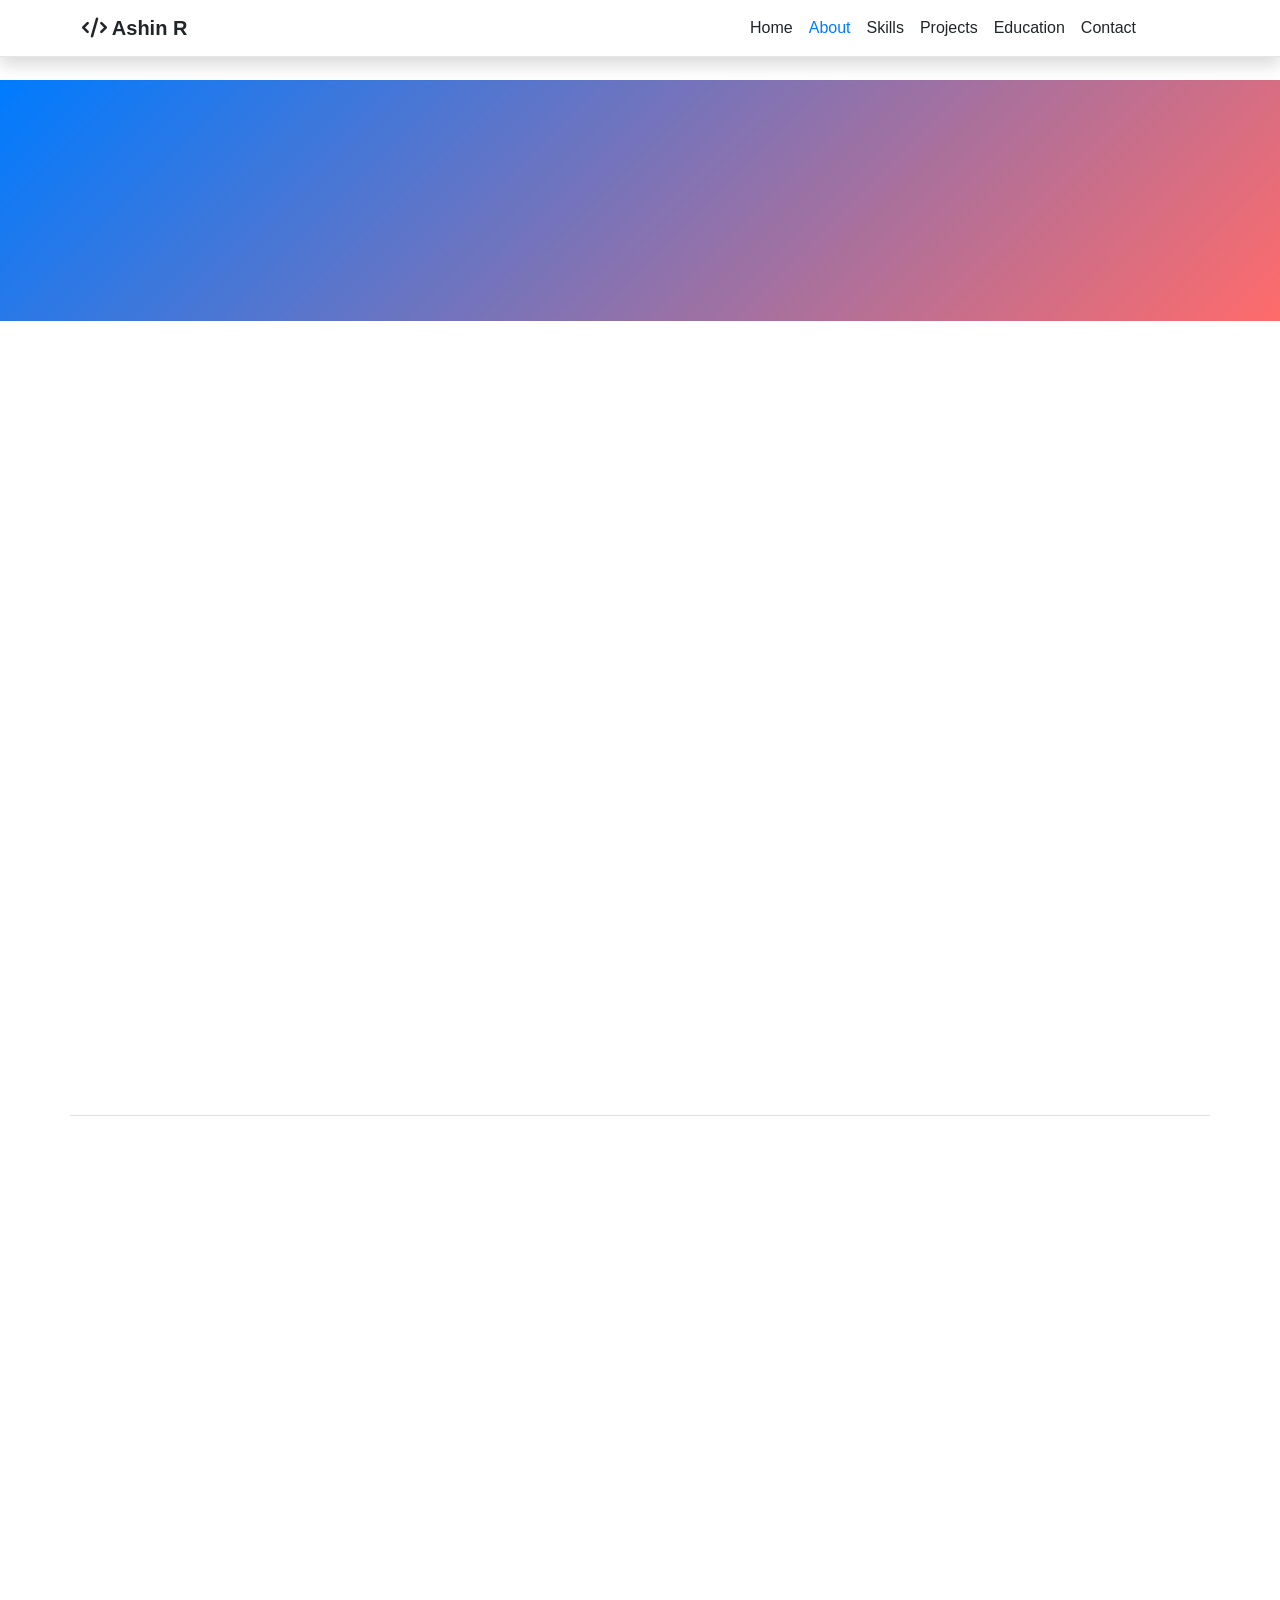
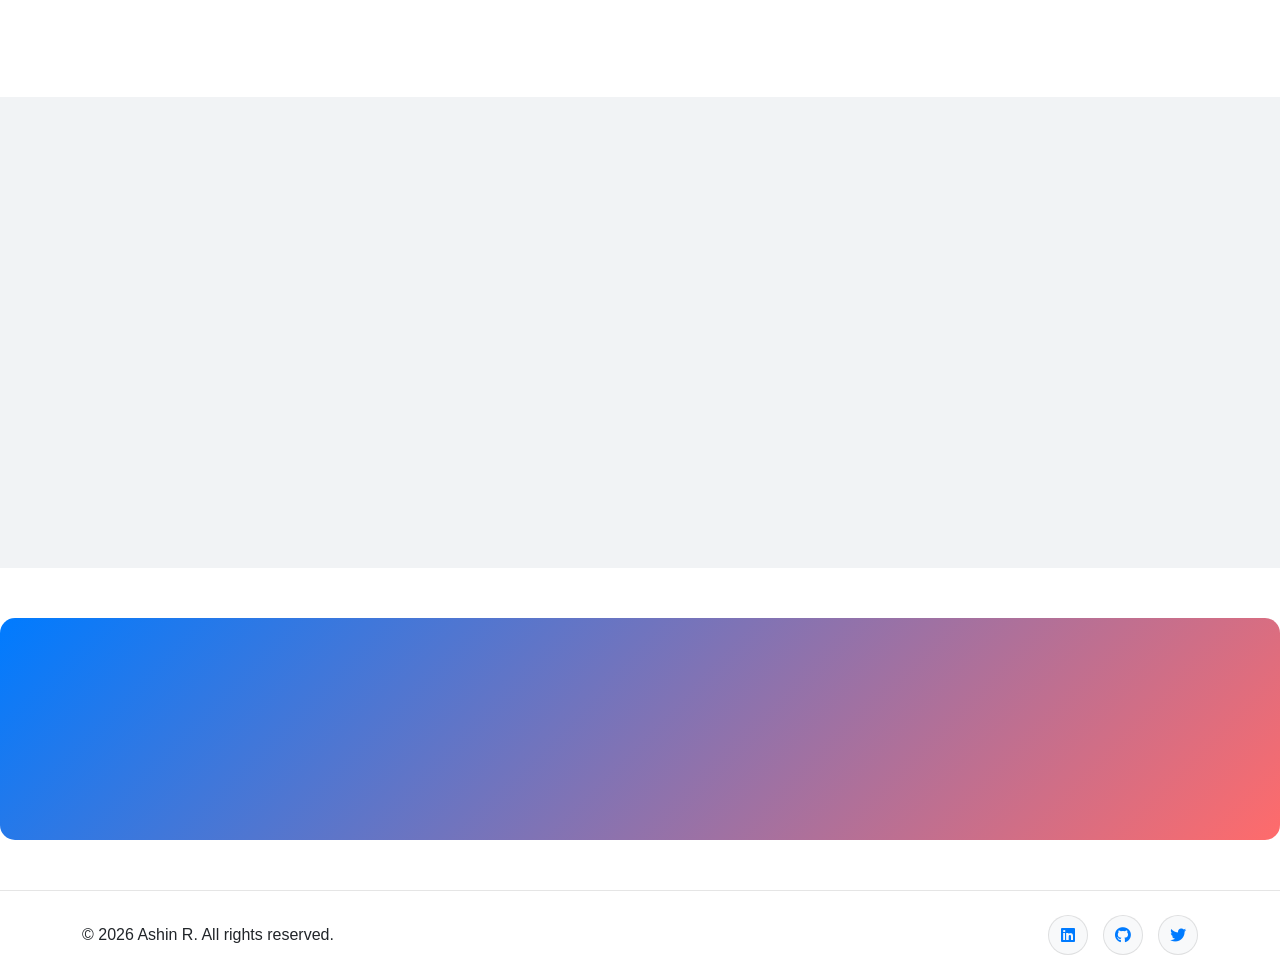
==== about.html @ 50d0018a "Initial portfolio commit" ====
<!DOCTYPE html>
<html lang="en">
<head>
    <meta charset="UTF-8">
    <meta name="viewport" content="width=device-width, initial-scale=1.0">
    <title>About - Ashin R</title>
    <link href="https://cdn.jsdelivr.net/npm/bootstrap@5.3.0/dist/css/bootstrap.min.css" rel="stylesheet">
    <link rel="stylesheet" href="https://cdnjs.cloudflare.com/ajax/libs/font-awesome/6.4.0/css/all.min.css">
    <link rel="stylesheet" href="styles.css">
</head>
<body>
    <!-- Navigation Bar -->
    <nav class="navbar navbar-expand-lg navbar-dark fixed-top shadow">
        <div class="container">
            <a class="navbar-brand fw-bold" href="index.html">
                <i class="fas fa-code"></i> Ashin R
            </a>
            <button class="navbar-toggler" type="button" data-bs-toggle="collapse" data-bs-target="#navbarNav">
                <span class="navbar-toggler-icon"></span>
            </button>
            <div class="collapse navbar-collapse" id="navbarNav">
                <ul class="navbar-nav ms-auto">
                    <li class="nav-item"><a class="nav-link" href="index.html">Home</a></li>
                    <li class="nav-item"><a class="nav-link active-link" href="about.html">About</a></li>
                    <li class="nav-item"><a class="nav-link" href="skills.html">Skills</a></li>
                    <li class="nav-item"><a class="nav-link" href="projects.html">Projects</a></li>
                    <li class="nav-item"><a class="nav-link" href="education.html">Education</a></li>
                    <li class="nav-item"><a class="nav-link" href="contact.html">Contact</a></li>
                    <li class="nav-item">
                        <button id="theme-toggle" class="btn btn-outline-light ms-3">
                            <i class="fas fa-moon"></i>
                        </button>
                    </li>
                </ul>
            </div>
        </div>
    </nav>

    <!-- Page Header -->
    <section class="page-header">
        <div class="container">
            <h1 class="display-4 fw-bold animate-on-scroll">About Me</h1>
            <p class="lead animate-on-scroll animation-delay-1">Get to know who I am and what drives me</p>
        </div>
    </section>

    <!-- Main Content -->
    <section class="py-5">
        <div class="container">
            <div class="row align-items-center mb-5">
                <!-- Photo Section -->
                <div class="col-lg-5 mb-4 mb-lg-0 animate-on-scroll">
                    <div class="photo-container">
                        <div class="photo-frame">
                            <img src="assets/profile.jpeg" alt="Ashin R" class="img-fluid rounded-lg shadow-lg photo-image">
                            <div class="photo-overlay"></div>
                        </div>
                    </div>
                </div>
                <!-- Text Section -->
                <div class="col-lg-7 animate-on-scroll animation-delay-1">
                    <h2 class="mb-4">Who Am I?</h2>
                    <p class="mb-3">
                        I'm an AI & Data Science student at St. Xavier Catholic College of Engineering, KanyaKumari,TamilNadu,India. With a passion for leveraging artificial intelligence to solve real-world problems, I focus on building advanced machine learning models and innovative applications.
                    </p>
                    <p class="mb-3">
                        My journey in tech started with a curiosity about how machines learn and make decisions. This evolved into a dedicated pursuit of becoming an AI expert, combining theoretical knowledge with practical implementation across various domains.
                    </p>
                    <p class="mb-4">
                        I believe in continuous learning and staying updated with the latest developments in AI and Data Science. My goal is to contribute to innovative companies and create impactful solutions that make a real difference.
                    </p>
                    <div class="info-boxes">
                        <div class="info-box">
                            <i class="fas fa-graduation-cap"></i>
                            <div>
                                <h5>Education</h5>
                                <p>St. Xavier Catholic College of Engineering, KanyaKumari</p>
                            </div>
                        </div>
                        <div class="info-box">
                            <i class="fas fa-map-marker-alt"></i>
                            <div>
                                <h5>Location</h5>
                                <p>KanyaKumari, India</p>
                            </div>
                        </div>
                        <div class="info-box">
                            <i class="fas fa-briefcase"></i>
                            <div>
                                <h5>Focus Area</h5>
                                <p>AI & Machine Learning</p>
                            </div>
                        </div>
                    </div>
                </div>
            </div>

            <!-- Timeline Section -->
            <div class="row mt-5 pt-5 border-top">
                <div class="col-12">
                    <h2 class="mb-5 animate-on-scroll">My Journey</h2>
                </div>
                <div class="col-md-6 mb-4 animate-on-scroll">
                    <div class="timeline-item">
                        <div class="timeline-marker"></div>
                        <div class="timeline-content">
                            <h5>2024 - Started Learning Programming</h5>
                            <p>Began my journey with Python and web development, laying the foundation for my tech career in Networkz Systems Marthandam.</p>
                        </div>
                    </div>
                </div>
                <div class="col-md-6 mb-4 animate-on-scroll animation-delay-1">
                    <div class="timeline-item">
                        <div class="timeline-marker"></div>
                        <div class="timeline-content">
                            <h5>2025 - Specialized in AI & ML</h5>
                            <p>Dive deep into machine learning, data science, and advanced algorithms in Azentra Global</p>
                        </div>
                    </div>
                </div>
                <div class="col-md-6 mb-4 animate-on-scroll animation-delay-2">
                    <div class="timeline-item">
                        <div class="timeline-marker"></div>
                        <div class="timeline-content">
                            <h5>2026 - Built Multiple Projects</h5>
                            <p>Created various ML projects and web applications, gaining practical experience.</p>
                        </div>
                    </div>
                </div>
                <div class="col-md-6 mb-4 animate-on-scroll animation-delay-3">
                    <div class="timeline-item">
                        <div class="timeline-marker"></div>
                        <div class="timeline-content">
                            <h5>2027- expexted that I'm Ready for Industry</h5>
                            <p>Prepared to contribute to innovative companies and create impactful solutions.</p>
                        </div>
                    </div>
                </div>
            </div>
        </div>
    </section>

    <!-- Interests Section -->
    <section class="py-5 bg-section">
        <div class="container">
            <h2 class="mb-5 text-center animate-on-scroll">Interests & Passions</h2>
            <div class="row">
                <div class="col-md-4 mb-4 animate-on-scroll">
                    <div class="interest-card">
                        <i class="fas fa-robot"></i>
                        <h5>Machine Learning</h5>
                        <p>Exploring cutting-edge AI technologies and their real-world applications.</p>
                    </div>
                </div>
                <div class="col-md-4 mb-4 animate-on-scroll animation-delay-1">
                    <div class="interest-card">
                        <i class="fas fa-chart-line"></i>
                        <h5>Data Science</h5>
                        <p>Discovering insights through data analysis and statistical modeling.</p>
                    </div>
                </div>
                <div class="col-md-4 mb-4 animate-on-scroll animation-delay-2">
                    <div class="interest-card">
                        <i class="fas fa-globe"></i>
                        <h5>Web Development</h5>
                        <p>Creating beautiful and functional web experiences for users.</p>
                    </div>
                </div>
            </div>
        </div>
    </section>

    <!-- CTA Section -->
    <section class="cta-section py-5">
        <div class="container text-center">
            <h2 class="mb-4 animate-on-scroll">Want to Work Together...?</h2>
            <a href="contact.html" class="btn btn-lg btn-primary hover-lift animate-on-scroll animation-delay-1">
                Get in Touch
            </a>
        </div>
    </section>

    <!-- Footer -->
    <footer class="footer py-4 mt-5">
        <div class="container">
            <div class="row align-items-center">
                <div class="col-md-6">
                    <p class="mb-0">&copy; 2026 Ashin R. All rights reserved.</p>
                </div>
                <div class="col-md-6 text-md-end">
                    <div class="social-links">
                        <a href="https://www.linkedin.com/in/ashin-r-05a4b9325?utm_source=share_via&utm_content=profile&utm_medium=member_android" class="social-icon"><i class="fab fa-linkedin"></i></a>
                        <a href="https://github.com/ashinr" class="social-icon"><i class="fab fa-github"></i></a>
                        <a href="#" class="social-icon"><i class="fab fa-twitter"></i></a>
                    </div>
                </div>
            </div>
        </div>
    </footer>

    <script src="https://cdn.jsdelivr.net/npm/bootstrap@5.3.0/dist/js/bootstrap.bundle.min.js"></script>
    <script src="script.js"></script>
</body>
</html>
---- styles.css ----
/* Custom Styles for Portfolio */

:root {
    --primary-color: #007bff;
    --secondary-color: #6c757d;
    --accent-color: #ff6b6b;
    --dark-bg: #212529;
    --light-bg: #f8f9fa;
    --text-dark: #212529;
    --text-light: #ffffff;
}

/* THEME VARIABLES */
[data-theme="dark"] {
    --bg-color: #121212;
    --text-color: #ffffff;
    --card-bg: #1e1e1e;
    --section-bg: #2a2a2a;
    --navbar-bg: #1a1a1a;
    --navbar-text: #ffffff;
    --button-text: #ffffff;
    --border-color: rgba(255, 255, 255, 0.1);
}

[data-theme="light"] {
    --bg-color: #ffffff;
    --text-color: #212529;
    --card-bg: #f8f9fa;
    --section-bg: #f1f3f5;
    --navbar-bg: #ffffff;
    --navbar-text: #212529;
    --button-text: #212529;
    --border-color: rgba(0, 0, 0, 0.1);
}

/* BODY */
body {
    font-family: 'Segoe UI', Tahoma, Geneva, Verdana, sans-serif;
    background-color: var(--bg-color);
    color: var(--text-color);
    transition: background-color 0.3s ease, color 0.3s ease;
    padding-top: 80px;
}

/* NAVBAR */
.navbar {
    background-color: var(--navbar-bg) !important;
    box-shadow: 0 2px 10px var(--border-color);
    transition: all 0.3s ease;
    border-bottom: 1px solid var(--border-color);
}

.navbar-brand {
    color: var(--navbar-text) !important;
    transition: color 0.3s ease;
    font-weight: 700;
}

.navbar-brand:hover {
    color: var(--primary-color) !important;
}

.nav-link {
    color: var(--navbar-text) !important;
    transition: color 0.3s ease;
}

.nav-link:hover,
.nav-link.active,
.nav-link.active-link {
    color: var(--primary-color) !important;
}

.navbar-toggler {
    border-color: var(--navbar-text) !important;
}

.navbar-toggler-icon {
    background-image: url("data:image/svg+xml,%3csvg xmlns='http://www.w3.org/2000/svg' viewBox='0 0 30 30'%3e%3cpath stroke='rgba%280, 0, 0, 0.55%29' stroke-linecap='round' stroke-miterlimit='10' stroke-width='2' d='M4 7h22M4 15h22M4 23h22'/%3e%3c/svg%3e");
}

[data-theme="light"] .navbar-toggler-icon {
    background-image: url("data:image/svg+xml,%3csvg xmlns='http://www.w3.org/2000/svg' viewBox='0 0 30 30'%3e%3cpath stroke='rgba%2833, 37, 41, 0.75%29' stroke-linecap='round' stroke-miterlimit='10' stroke-width='2' d='M4 7h22M4 15h22M4 23h22'/%3e%3c/svg%3e");
}

/* HERO SECTION */
.hero-section {
    height: 100vh;
    background: linear-gradient(135deg, var(--primary-color), var(--accent-color));
    color: var(--text-light);
    display: flex;
    align-items: center;
    justify-content: center;
    animation: fadeIn 0.8s ease-in;
}

@keyframes fadeIn {
    from {
        opacity: 0;
    }
    to {
        opacity: 1;
    }
}

.hero-section h1 {
    color: var(--text-light);
    font-size: 3.5rem;
    font-weight: 700;
    animation: slideInDown 0.8s ease-out;
    margin-bottom: 20px;
}

@keyframes slideInDown {
    from {
        transform: translateY(-50px);
        opacity: 0;
    }
    to {
        transform: translateY(0);
        opacity: 1;
    }
}

.hero-section p {
    color: var(--text-light);
    animation: slideInUp 0.8s ease-out 0.2s both;
}

@keyframes slideInUp {
    from {
        transform: translateY(50px);
        opacity: 0;
    }
    to {
        transform: translateY(0);
        opacity: 1;
    }
}

.hero-statement {
    font-size: 1.2rem;
    margin: 20px 0;
    opacity: 0.95;
}

/* BUTTONS */
.btn-primary {
    background-color: var(--primary-color);
    border-color: var(--primary-color);
    color: var(--text-light);
    transition: all 0.3s ease;
}

.btn-primary:hover {
    background-color: var(--accent-color);
    border-color: var(--accent-color);
    transform: translateY(-2px);
    box-shadow: 0 5px 15px rgba(255, 107, 107, 0.3);
}

.btn-outline-light {
    color: var(--text-light);
    border-color: var(--text-light);
    transition: all 0.3s ease;
}

.btn-outline-light:hover {
    background-color: var(--text-light);
    color: var(--primary-color);
    transform: translateY(-2px);
    box-shadow: 0 5px 15px rgba(255, 255, 255, 0.2);
}

.btn-outline-dark {
    color: var(--text-color);
    border-color: var(--text-color);
    transition: all 0.3s ease;
}

.btn-outline-dark:hover {
    background-color: var(--text-color);
    color: var(--bg-color);
    transform: translateY(-2px);
}

/* SECTIONS */
.bg-light {
    background-color: var(--section-bg) !important;
}

section {
    transition: all 0.3s ease;
}

/* CARDS (ENHANCED UI) */
.card {
    background-color: var(--card-bg);
    color: var(--text-color);
    border: 1px solid var(--border-color);
    border-radius: 12px;
    transition: all 0.3s ease;
    box-shadow: 0 4px 12px rgba(0, 0, 0, 0.1);
}

.card:hover {
    transform: translateY(-8px);
    box-shadow: 0 12px 30px rgba(0, 0, 0, 0.15);
}

/* SKILL CARD */
.skill-card {
    background-color: var(--card-bg);
    color: var(--text-color);
    border-radius: 12px;
    padding: 20px;
    box-shadow: 0 4px 12px rgba(0, 0, 0, 0.1);
    border: 1px solid var(--border-color);
    transition: all 0.3s ease;
}

.skill-card:hover {
    transform: translateY(-5px);
    box-shadow: 0 8px 20px rgba(0, 107, 255, 0.15);
}

/* PAGE HEADER */
.page-header {
    background: linear-gradient(135deg, var(--primary-color), var(--accent-color));
    color: var(--text-light);
    padding: 60px 0;
    text-align: center;
    animation: fadeInDown 0.6s ease-out;
}

@keyframes fadeInDown {
    from {
        opacity: 0;
        transform: translateY(-30px);
    }
    to {
        opacity: 1;
        transform: translateY(0);
    }
}

.page-header h1,
.page-header p {
    color: var(--text-light);
}

/* PHOTO SECTION */
.profile-photo {
    width: 200px;
    height: 200px;
    border-radius: 50%;
    border: 5px solid var(--primary-color);
    object-fit: cover;
    box-shadow: 0 8px 25px rgba(0, 0, 0, 0.2);
    animation: zoomIn 0.8s ease-out;
    transition: all 0.3s ease;
}

@keyframes zoomIn {
    from {
        transform: scale(0);
        opacity: 0;
    }
    to {
        transform: scale(1);
        opacity: 1;
    }
}

.profile-photo:hover {
    transform: scale(1.05);
    box-shadow: 0 12px 35px rgba(0, 107, 255, 0.3);
}

/* PHOTO CONTAINER */
.photo-container {
    position: relative;
    display: flex;
    justify-content: center;
    align-items: center;
}

.photo-frame {
    position: relative;
    width: 300px;
    height: 300px;
    border-radius: 15px;
    overflow: hidden;
    box-shadow: 0 10px 40px rgba(0, 0, 0, 0.2);
}

.photo-image {
    width: 100%;
    height: 100%;
    object-fit: cover;
    transition: transform 0.3s ease;
}

.photo-frame:hover .photo-image {
    transform: scale(1.05);
}

.photo-overlay {
    position: absolute;
    top: 0;
    left: 0;
    right: 0;
    bottom: 0;
    background: linear-gradient(135deg, rgba(0, 123, 255, 0.1), rgba(255, 107, 107, 0.1));
    opacity: 0;
    transition: opacity 0.3s ease;
}

.photo-frame:hover .photo-overlay {
    opacity: 1;
}

/* INFO BOXES */
.info-box {
    display: flex;
    align-items: center;
    gap: 20px;
    padding: 20px;
    margin-bottom: 15px;
    background-color: var(--card-bg);
    border-radius: 10px;
    border-left: 4px solid var(--primary-color);
    transition: all 0.3s ease;
}

.info-box:hover {
    transform: translateX(10px);
    box-shadow: 0 5px 15px rgba(0, 107, 255, 0.15);
}

.info-box i {
    font-size: 1.8rem;
    color: var(--primary-color);
}

.info-box h5 {
    margin-bottom: 5px;
    font-weight: 700;
}

.info-box p {
    margin-bottom: 0;
    opacity: 0.8;
}

/* TIMELINE */
.timeline-item {
    position: relative;
    padding-left: 40px;
    margin-bottom: 30px;
}

.timeline-marker {
    position: absolute;
    left: -8px;
    top: 0;
    width: 20px;
    height: 20px;
    border-radius: 50%;
    background: var(--primary-color);
    border: 3px solid var(--bg-color);
    box-shadow: 0 0 0 3px var(--primary-color);
    transition: all 0.3s ease;
}

.timeline-item:hover .timeline-marker {
    transform: scale(1.3);
    box-shadow: 0 0 0 5px var(--primary-color), 0 0 15px rgba(0, 107, 255, 0.3);
}

.timeline-content {
    background-color: var(--card-bg);
    padding: 20px;
    border-radius: 10px;
    border-left: 3px solid var(--primary-color);
    transition: all 0.3s ease;
}

.timeline-content:hover {
    transform: translateX(10px);
    box-shadow: 0 5px 15px rgba(0, 107, 255, 0.15);
}

.timeline-content h5 {
    margin-bottom: 10px;
    color: var(--primary-color);
    font-weight: 700;
}

/* INTEREST CARDS */
.interest-card {
    background-color: var(--card-bg);
    padding: 30px;
    border-radius: 12px;
    text-align: center;
    transition: all 0.3s ease;
    border: 1px solid var(--border-color);
    display: flex;
    flex-direction: column;
    align-items: center;
    justify-content: center;
    min-height: 250px;
}

.interest-card:hover {
    transform: translateY(-10px);
    box-shadow: 0 12px 30px rgba(0, 107, 255, 0.2);
    border-color: var(--primary-color);
}

.interest-card i {
    font-size: 3rem;
    color: var(--primary-color);
    margin-bottom: 15px;
    transition: transform 0.3s ease;
}

.interest-card:hover i {
    transform: scale(1.2) rotateY(360deg);
}

.interest-card h5 {
    margin-bottom: 15px;
    font-weight: 700;
}

.interest-card p {
    opacity: 0.8;
}

/* CTA SECTION */
.cta-section {
    background: linear-gradient(135deg, var(--primary-color), var(--accent-color));
    color: var(--text-light);
    border-radius: 15px;
    margin: 50px 0;
}

.cta-section h2 {
    color: var(--text-light);
}

.cta-section h2::after {
    background: rgba(255, 255, 255, 0.5);
}

.hover-lift {
    transition: all 0.3s ease;
}

.hover-lift:hover {
    transform: translateY(-5px);
    box-shadow: 0 10px 25px rgba(0, 0, 0, 0.2) !important;
}

/* BG SECTION */
.bg-section {
    background-color: var(--section-bg);
}

/* FOOTER */
.footer {
    background-color: var(--navbar-bg);
    color: var(--text-color);
    border-top: 1px solid var(--border-color);
}

/* SOCIAL ICONS */
.social-links {
    display: flex;
    gap: 15px;
    justify-content: flex-end;
}

.social-icon {
    display: inline-flex;
    align-items: center;
    justify-content: center;
    width: 40px;
    height: 40px;
    border-radius: 50%;
    background-color: var(--card-bg);
    color: var(--primary-color);
    text-decoration: none;
    transition: all 0.3s ease;
    border: 1px solid var(--border-color);
}

.social-icon:hover {
    background-color: var(--primary-color);
    color: var(--text-light);
    transform: translateY(-3px);
}

/* EDUCATION CARDS */
.education-card {
    background-color: var(--card-bg);
    padding: 30px;
    border-radius: 12px;
    text-align: center;
    border: 2px solid var(--border-color);
    transition: all 0.3s ease;
    display: flex;
    flex-direction: column;
    align-items: center;
}

.education-card:hover {
    transform: translateY(-8px);
    border-color: var(--primary-color);
    box-shadow: 0 12px 30px rgba(0, 107, 255, 0.15);
}

.edu-icon {
    width: 70px;
    height: 70px;
    border-radius: 50%;
    background: linear-gradient(135deg, var(--primary-color), var(--accent-color));
    display: flex;
    align-items: center;
    justify-content: center;
    font-size: 2rem;
    color: white;
}

/* CERTIFICATION CARDS */
.cert-card {
    background-color: var(--card-bg);
    padding: 25px;
    border-radius: 12px;
    text-align: center;
    border: 1px solid var(--border-color);
    transition: all 0.3s ease;
    display: flex;
    flex-direction: column;
    align-items: center;
}

.cert-card:hover {
    transform: translateY(-5px);
    box-shadow: 0 8px 20px rgba(0, 107, 255, 0.1);
}

.cert-icon {
    width: 60px;
    height: 60px;
    border-radius: 50%;
    background-color: rgba(0, 123, 255, 0.1);
    display: flex;
    align-items: center;
    justify-content: center;
    font-size: 1.8rem;
    color: var(--primary-color);
}

/* CONTACT FORM */
.contact-form-container {
    background-color: var(--card-bg);
    padding: 40px;
    border-radius: 12px;
    border: 1px solid var(--border-color);
}

.form-control {
    background-color: var(--bg-color);
    color: var(--text-color);
    border: 1px solid var(--border-color);
    transition: all 0.3s ease;
}

.form-control:focus {
    background-color: var(--bg-color);
    color: var(--text-color);
    border-color: var(--primary-color);
    box-shadow: 0 0 0 0.2rem rgba(0, 123, 255, 0.25);
}

.form-label {
    color: var(--text-color);
    font-weight: 600;
    margin-bottom: 8px;
}

.form-check-input {
    background-color: var(--bg-color);
    border-color: var(--border-color);
    cursor: pointer;
}

.form-check-input:checked {
    background-color: var(--primary-color);
    border-color: var(--primary-color);
}

.form-check-label {
    cursor: pointer;
    color: var(--text-color);
}

/* CONTACT INFO BOXES */
.contact-info-box {
    background-color: var(--card-bg);
    padding: 25px;
    border-radius: 12px;
    margin-bottom: 20px;
    border: 1px solid var(--border-color);
    transition: all 0.3s ease;
    text-align: center;
}

.contact-info-box:hover {
    transform: translateY(-5px);
    box-shadow: 0 8px 20px rgba(0, 107, 255, 0.1);
    border-color: var(--primary-color);
}

.contact-icon {
    width: 60px;
    height: 60px;
    border-radius: 50%;
    background: linear-gradient(135deg, var(--primary-color), var(--accent-color));
    display: flex;
    align-items: center;
    justify-content: center;
    font-size: 1.8rem;
    color: white;
    margin: 0 auto 15px;
}

.contact-info-box h5 {
    margin-bottom: 10px;
    font-weight: 700;
}

.contact-info-box a {
    color: var(--primary-color);
    text-decoration: none;
    transition: color 0.3s ease;
}

.contact-info-box a:hover {
    color: var(--accent-color);
}

/* SOCIAL LINKS LARGE */
.social-links-large {
    display: flex;
    justify-content: center;
    gap: 30px;
    flex-wrap: wrap;
}

.social-link-lg {
    display: flex;
    flex-direction: column;
    align-items: center;
    gap: 10px;
    padding: 20px;
    border-radius: 12px;
    background-color: var(--card-bg);
    border: 1px solid var(--border-color);
    color: var(--primary-color);
    text-decoration: none;
    transition: all 0.3s ease;
    font-size: 2rem;
}

.social-link-lg span {
    font-size: 0.9rem;
    font-weight: 600;
}

.social-link-lg:hover {
    background: linear-gradient(135deg, var(--primary-color), var(--accent-color));
    color: white;
    transform: translateY(-8px);
    box-shadow: 0 8px 20px rgba(0, 107, 255, 0.3);
}

/* ========================= */
/* SCROLL ANIMATIONS */
/* ========================= */

.animate-on-scroll {
    opacity: 0;
    transform: translateY(30px);
    transition: all 0.6s ease;
}

.animate-on-scroll.show {
    opacity: 1;
    transform: translateY(0);
}

/* DELAYS */
.animation-delay-1 { transition-delay: 0.2s; }
.animation-delay-2 { transition-delay: 0.4s; }
.animation-delay-3 { transition-delay: 0.6s; }

/* FADE IN ANIMATION */
.fade-in {
    animation: fadeIn 0.6s ease-in;
}

/* SLIDE IN ANIMATIONS */
.slide-in-left {
    animation: slideInLeft 0.6s ease-out;
}

@keyframes slideInLeft {
    from {
        transform: translateX(-50px);
        opacity: 0;
    }
    to {
        transform: translateX(0);
        opacity: 1;
    }
}

.slide-in-right {
    animation: slideInRight 0.6s ease-out;
}

@keyframes slideInRight {
    from {
        transform: translateX(50px);
        opacity: 0;
    }
    to {
        transform: translateX(0);
        opacity: 1;
    }
}

/* PULSE ANIMATION */
.pulse {
    animation: pulse 2s infinite;
}

@keyframes pulse {
    0%, 100% {
        opacity: 1;
    }
    50% {
        opacity: 0.7;
    }
}

/* SECTION HEADERS */
h2 {
    position: relative;
    padding-bottom: 15px;
    animation: fadeIn 0.6s ease-in;
}

h2::after {
    content: '';
    position: absolute;
    bottom: 0;
    left: 50%;
    transform: translateX(-50%);
    width: 60px;
    height: 3px;
    background: linear-gradient(90deg, var(--primary-color), var(--accent-color));
    border-radius: 2px;
}

/* RESPONSIVE */
@media (max-width: 768px) {
    .hero-section {
        height: 80vh;
    }

    .hero-section h1 {
        font-size: 2.5rem;
    }

    .display-4 {
        font-size: 2.5rem;
    }

    .profile-photo {
        width: 150px;
        height: 150px;
    }
}
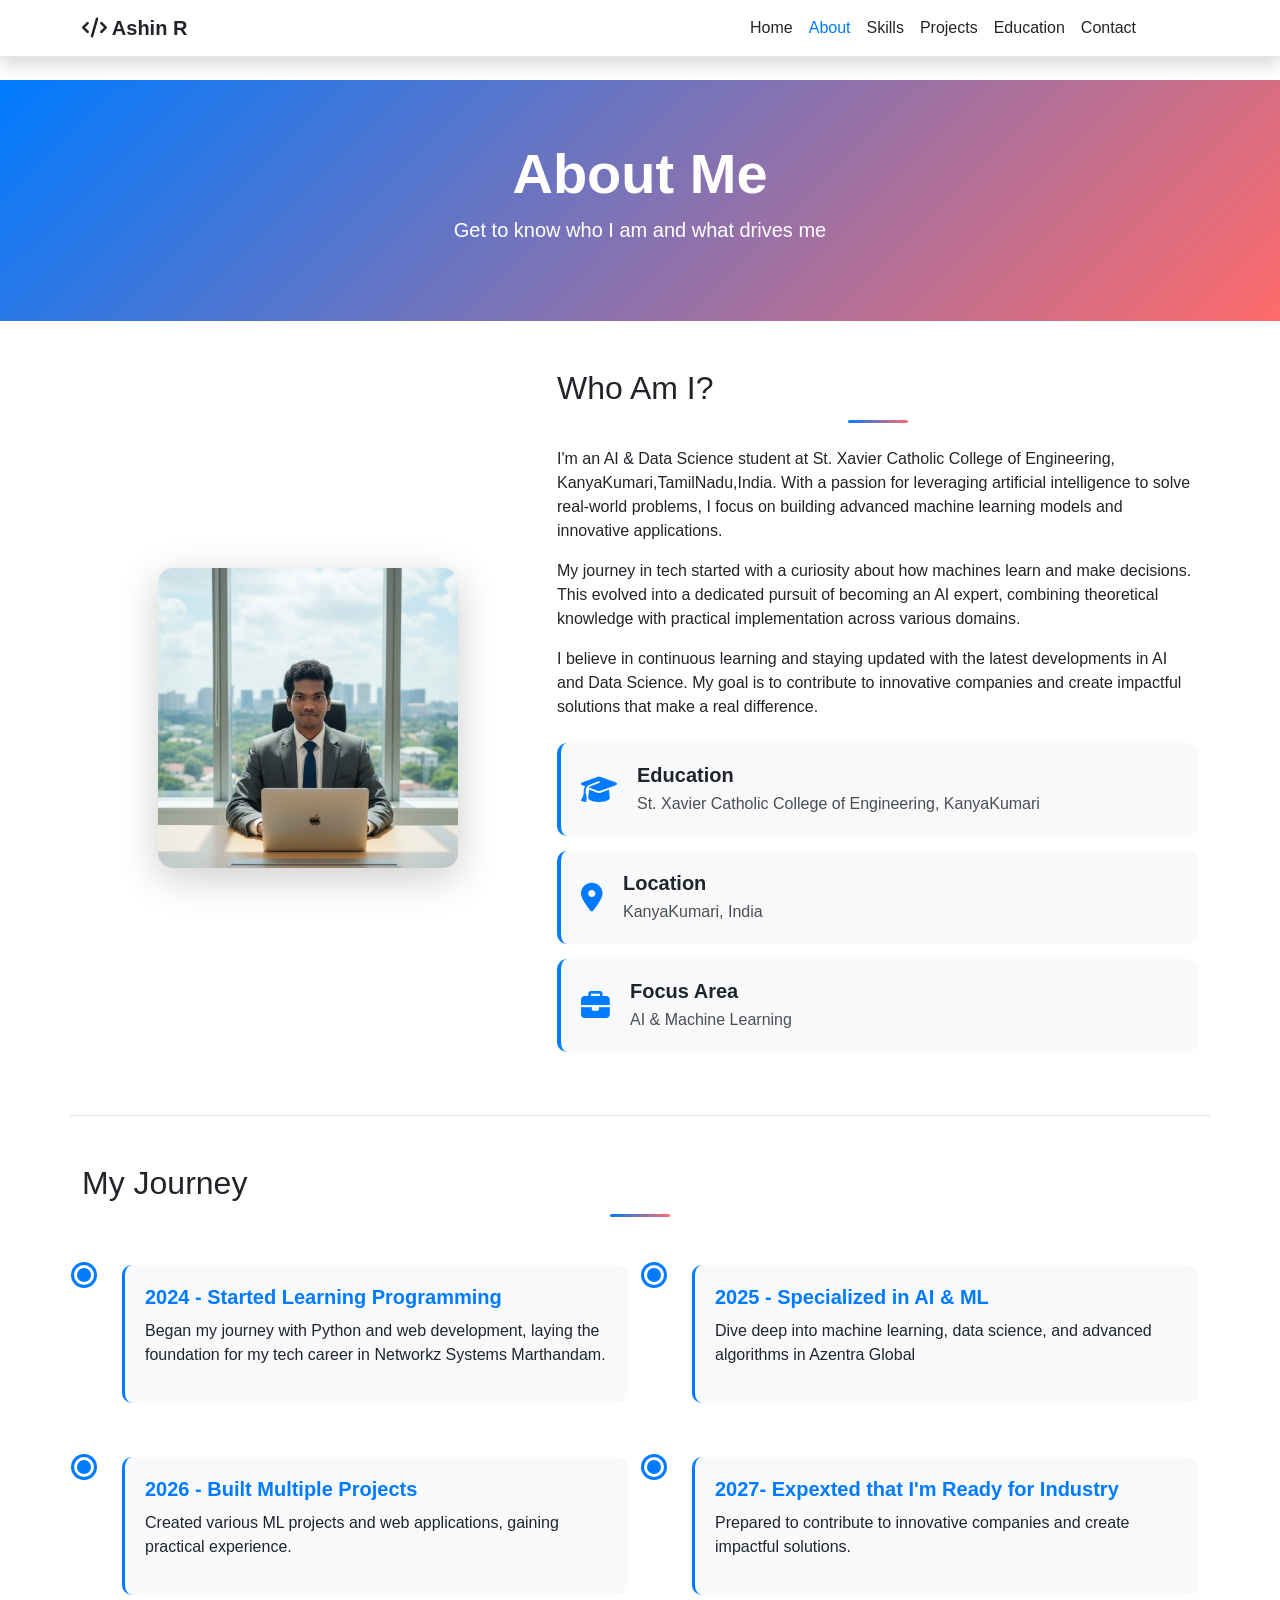
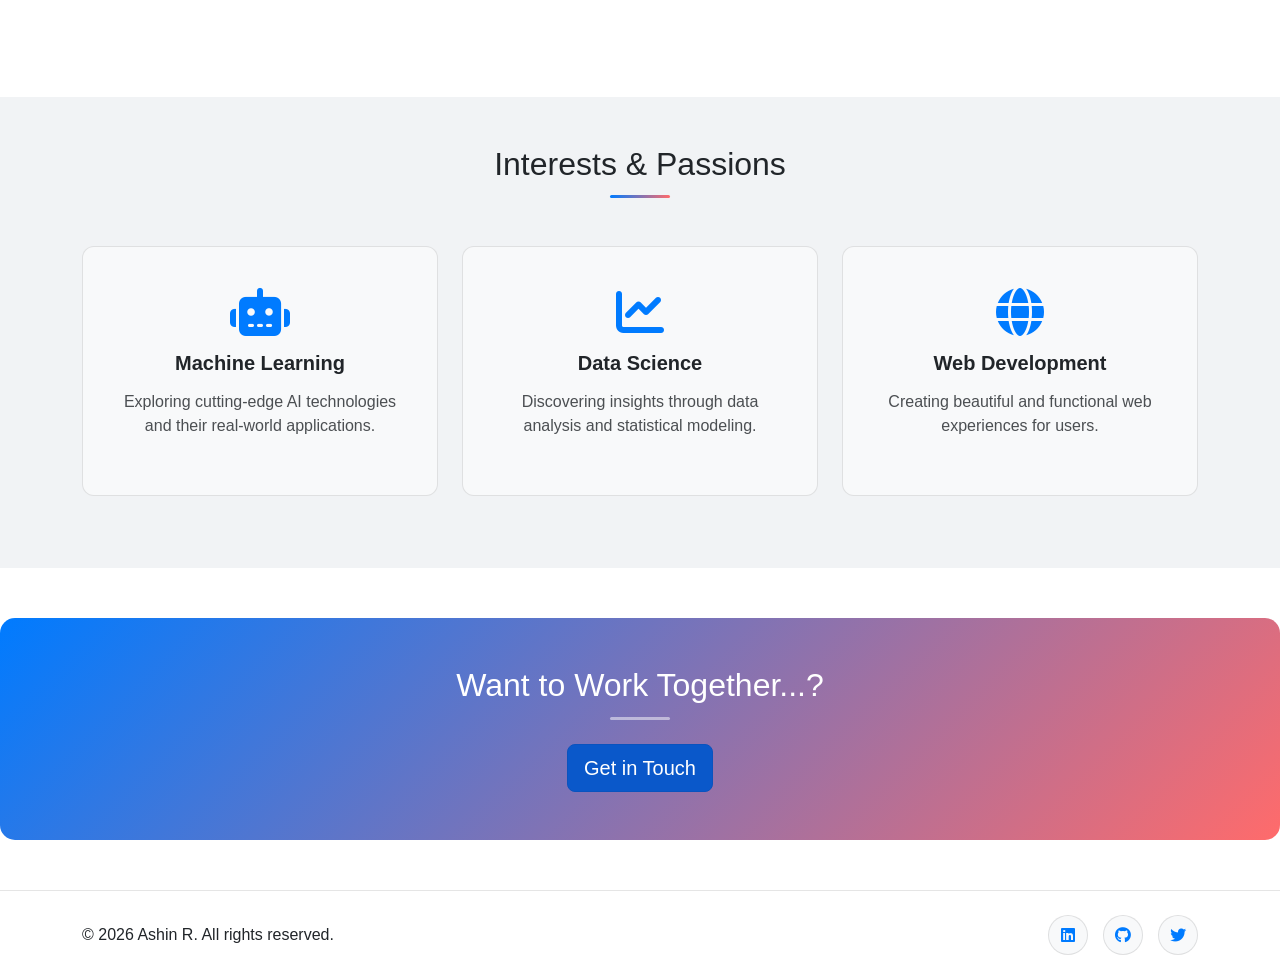
==== commit f106cba9: "Fix: prevent EmailJS crash on non-contact pages" ====
--- a/about.html
+++ b/about.html
@@ -131,7 +131,7 @@
                     <div class="timeline-item">
                         <div class="timeline-marker"></div>
                         <div class="timeline-content">
-                            <h5>2027- expexted that I'm Ready for Industry</h5>
+                            <h5>2027- Expexted that I'm Ready for Industry</h5>
                             <p>Prepared to contribute to innovative companies and create impactful solutions.</p>
                         </div>
                     </div>
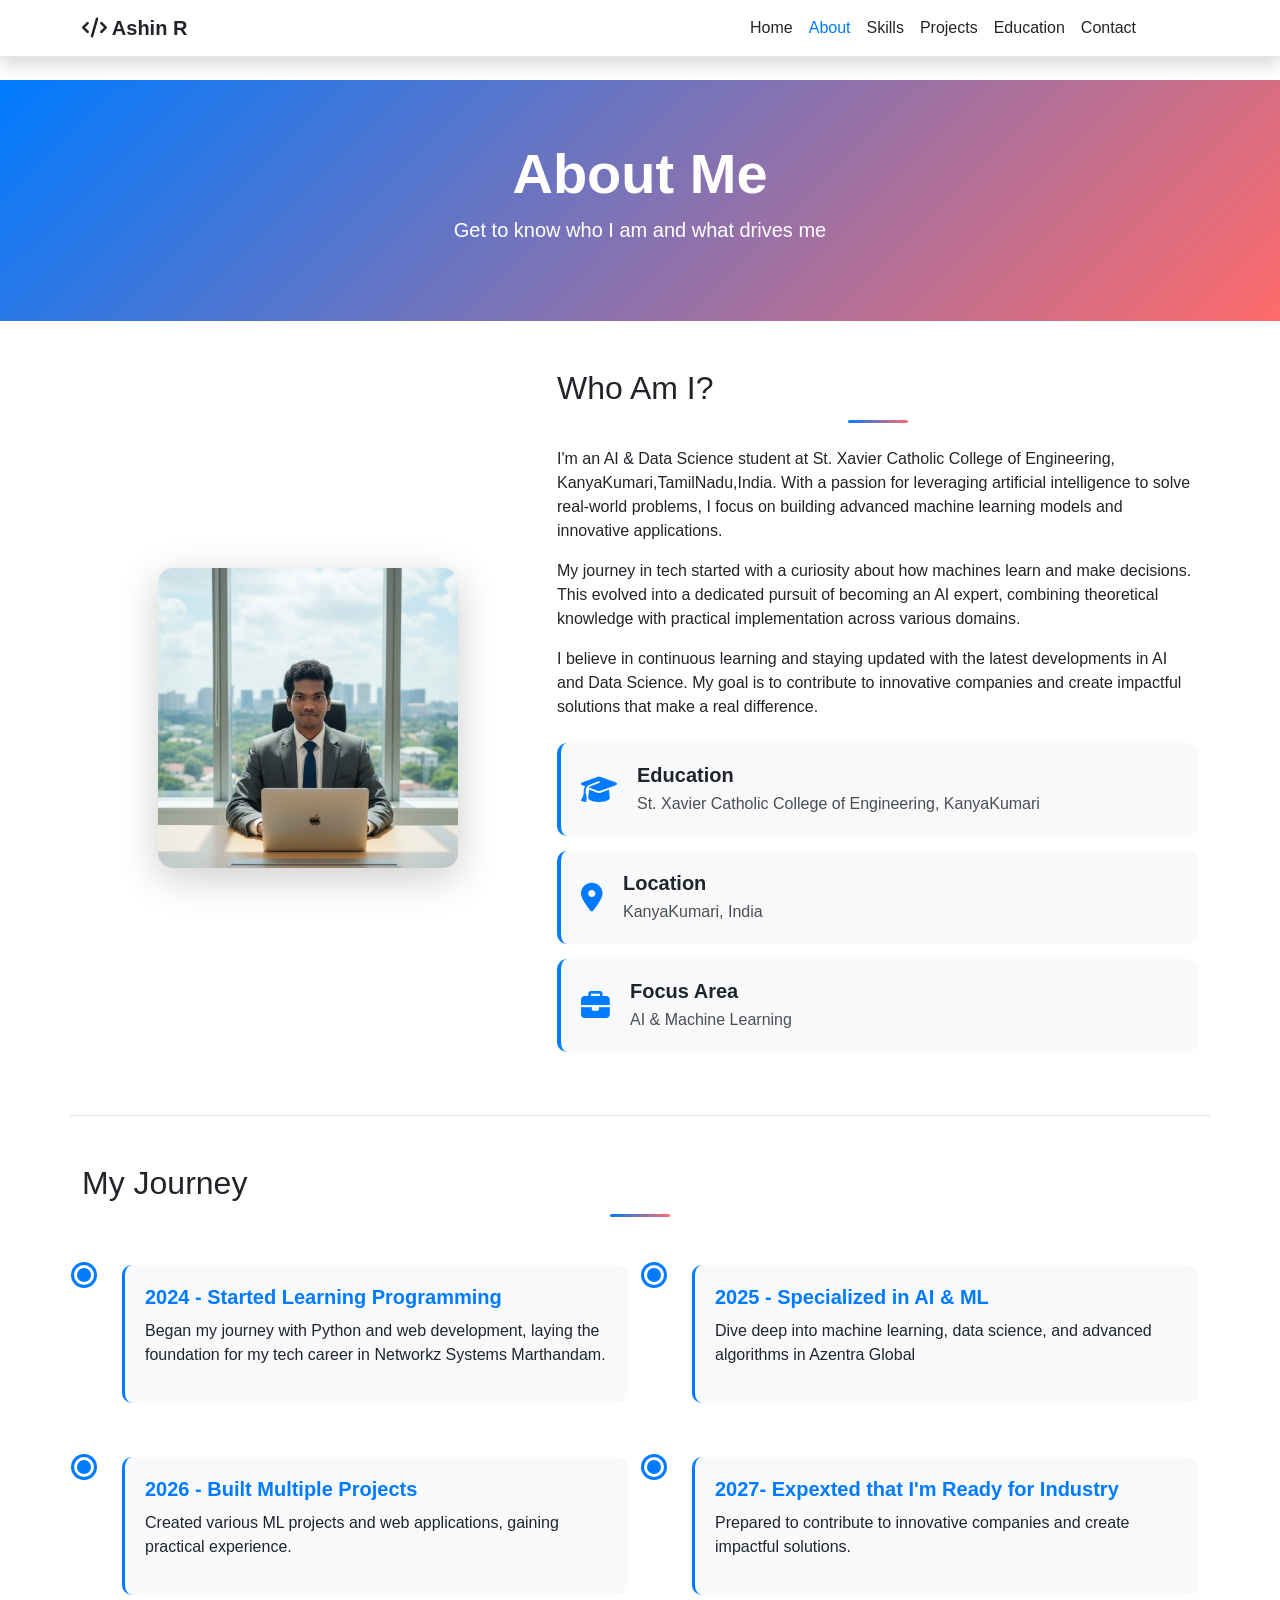
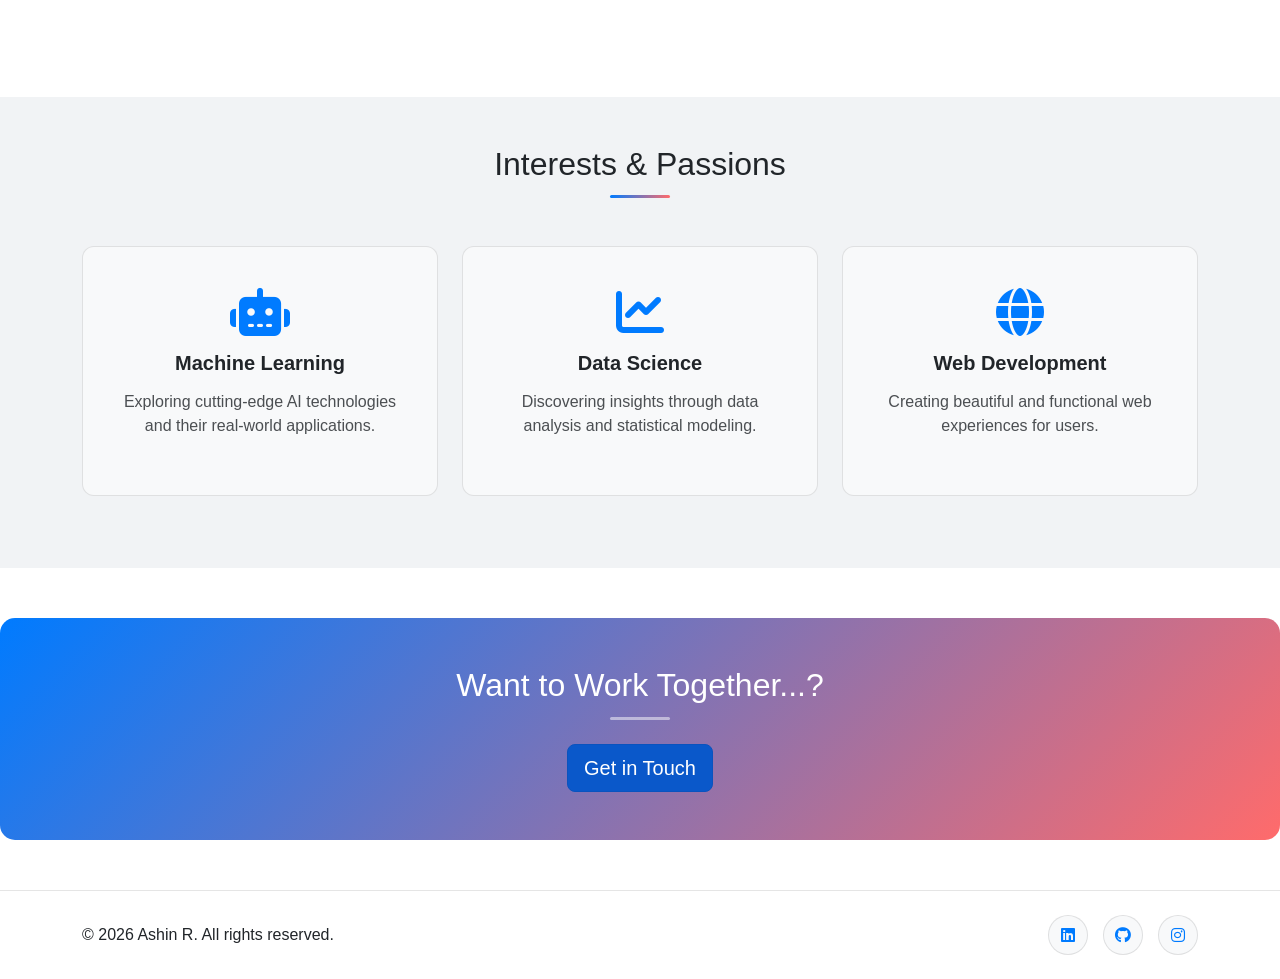
==== commit c8f1674f: "fix: update all social links - GitHub, LinkedIn, replace Twitter with Instagram" ====
--- a/about.html
+++ b/about.html
@@ -190,8 +190,8 @@
                 <div class="col-md-6 text-md-end">
                     <div class="social-links">
                         <a href="https://www.linkedin.com/in/ashin-r-05a4b9325?utm_source=share_via&utm_content=profile&utm_medium=member_android" class="social-icon"><i class="fab fa-linkedin"></i></a>
-                        <a href="https://github.com/ashinr" class="social-icon"><i class="fab fa-github"></i></a>
-                        <a href="#" class="social-icon"><i class="fab fa-twitter"></i></a>
+                        <a href="https://github.com/ashin000" class="social-icon"><i class="fab fa-github"></i></a>
+                        <a href="https://instagram.com/ashin000" class="social-icon"><i class="fab fa-instagram"></i></a>
                     </div>
                 </div>
             </div>
